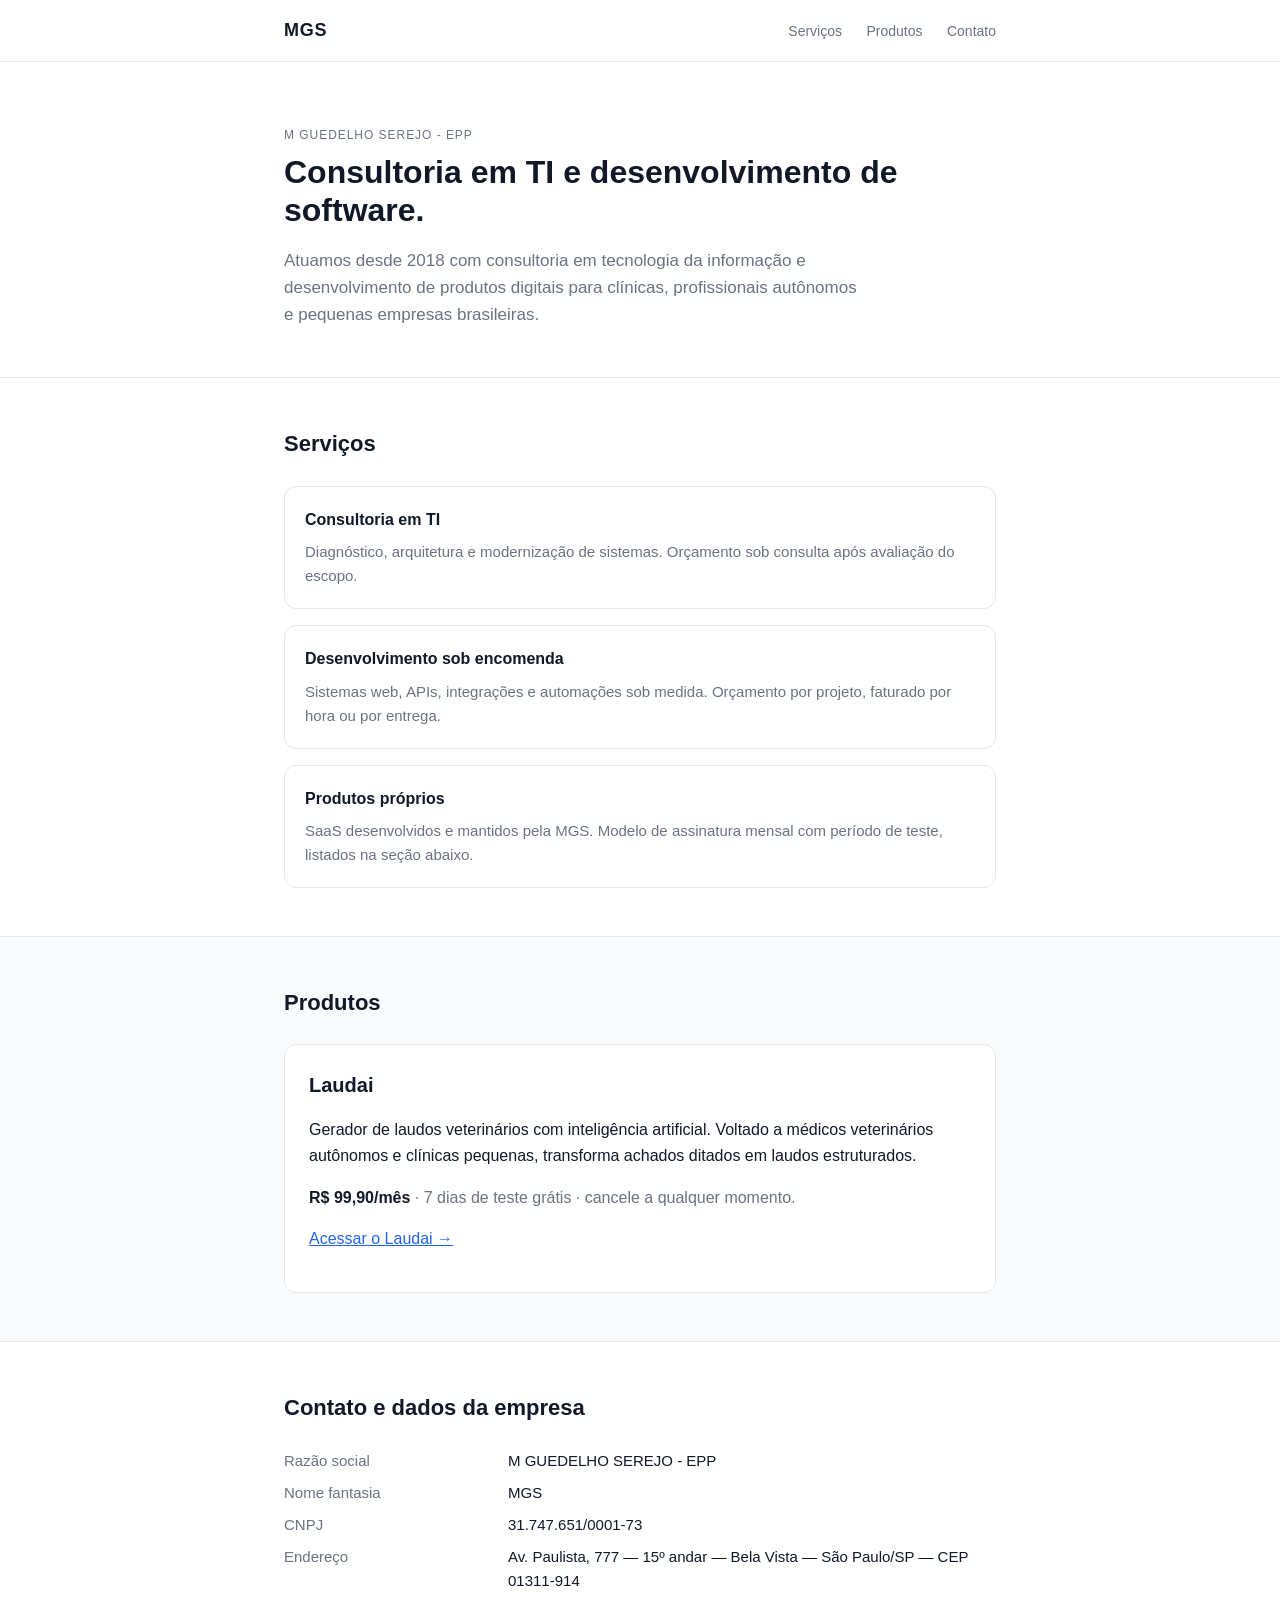
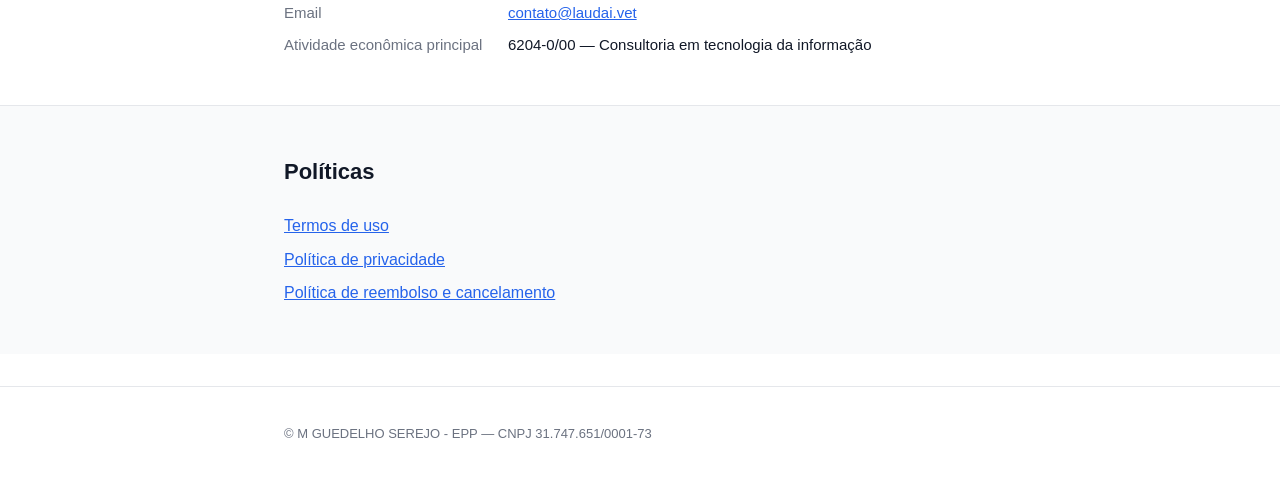
==== index.html @ 645030ef "feat: initial MGS institutional site for Stripe activation" ====
<!doctype html>
<html lang="pt-BR">
  <head>
    <meta charset="utf-8" />
    <meta name="viewport" content="width=device-width, initial-scale=1" />
    <title>MGS — Consultoria e desenvolvimento de software</title>
    <meta
      name="description"
      content="M GUEDELHO SEREJO - EPP (MGS) — consultoria em TI e desenvolvimento de software. CNPJ 31.747.651/0001-73."
    />
    <link rel="stylesheet" href="style.css" />
  </head>
  <body>
    <header class="site-header">
      <div class="container">
        <a href="/" class="brand">MGS</a>
        <nav>
          <a href="#servicos">Serviços</a>
          <a href="#produtos">Produtos</a>
          <a href="#contato">Contato</a>
        </nav>
      </div>
    </header>

    <main>
      <section class="hero">
        <div class="container">
          <p class="kicker">M GUEDELHO SEREJO - EPP</p>
          <h1>Consultoria em TI e desenvolvimento de software.</h1>
          <p class="lead">
            Atuamos desde 2018 com consultoria em tecnologia da informação e desenvolvimento de produtos digitais para
            clínicas, profissionais autônomos e pequenas empresas brasileiras.
          </p>
        </div>
      </section>

      <section id="servicos" class="section">
        <div class="container">
          <h2>Serviços</h2>
          <ul class="cards">
            <li>
              <h3>Consultoria em TI</h3>
              <p>
                Diagnóstico, arquitetura e modernização de sistemas. Orçamento sob consulta após avaliação do escopo.
              </p>
            </li>
            <li>
              <h3>Desenvolvimento sob encomenda</h3>
              <p>
                Sistemas web, APIs, integrações e automações sob medida. Orçamento por projeto, faturado por hora ou por
                entrega.
              </p>
            </li>
            <li>
              <h3>Produtos próprios</h3>
              <p>
                SaaS desenvolvidos e mantidos pela MGS. Modelo de assinatura mensal com período de teste, listados na
                seção abaixo.
              </p>
            </li>
          </ul>
        </div>
      </section>

      <section id="produtos" class="section section--alt">
        <div class="container">
          <h2>Produtos</h2>
          <article class="product">
            <h3>Laudai</h3>
            <p>
              Gerador de laudos veterinários com inteligência artificial. Voltado a médicos veterinários autônomos e
              clínicas pequenas, transforma achados ditados em laudos estruturados.
            </p>
            <p class="product-pricing">
              <strong>R$ 99,90/mês</strong> · 7 dias de teste grátis · cancele a qualquer momento.
            </p>
            <p>
              <a href="https://app.laudai.vet" target="_blank" rel="noopener">Acessar o Laudai →</a>
            </p>
          </article>
        </div>
      </section>

      <section id="contato" class="section">
        <div class="container">
          <h2>Contato e dados da empresa</h2>
          <dl class="company">
            <dt>Razão social</dt>
            <dd>M GUEDELHO SEREJO - EPP</dd>

            <dt>Nome fantasia</dt>
            <dd>MGS</dd>

            <dt>CNPJ</dt>
            <dd>31.747.651/0001-73</dd>

            <dt>Endereço</dt>
            <dd>Av. Paulista, 777 — 15º andar — Bela Vista — São Paulo/SP — CEP 01311-914</dd>

            <dt>Email</dt>
            <dd><a href="mailto:contato@laudai.vet">contato@laudai.vet</a></dd>

            <dt>Atividade econômica principal</dt>
            <dd>6204-0/00 — Consultoria em tecnologia da informação</dd>
          </dl>
        </div>
      </section>

      <section class="section section--alt">
        <div class="container">
          <h2>Políticas</h2>
          <ul class="policies">
            <li><a href="termos.html">Termos de uso</a></li>
            <li><a href="privacidade.html">Política de privacidade</a></li>
            <li><a href="reembolso.html">Política de reembolso e cancelamento</a></li>
          </ul>
        </div>
      </section>
    </main>

    <footer class="site-footer">
      <div class="container">
        <p>© M GUEDELHO SEREJO - EPP — CNPJ 31.747.651/0001-73</p>
      </div>
    </footer>
  </body>
</html>
---- style.css ----
:root {
  color-scheme: light;
  --fg: #111827;
  --muted: #6b7280;
  --link: #2563eb;
  --bg: #ffffff;
  --bg-alt: #f9fafb;
  --border: #e5e7eb;
}

* {
  box-sizing: border-box;
}

html,
body {
  margin: 0;
  padding: 0;
}

body {
  font-family:
    -apple-system,
    BlinkMacSystemFont,
    "Segoe UI",
    Roboto,
    "Helvetica Neue",
    Arial,
    sans-serif;
  font-size: 16px;
  line-height: 1.6;
  color: var(--fg);
  background: var(--bg);
}

.container {
  max-width: 760px;
  margin: 0 auto;
  padding: 0 24px;
}

.site-header {
  border-bottom: 1px solid var(--border);
  padding: 16px 0;
}

.site-header .container {
  display: flex;
  align-items: center;
  justify-content: space-between;
  gap: 24px;
}

.brand {
  font-weight: 700;
  font-size: 18px;
  color: var(--fg);
  text-decoration: none;
  letter-spacing: 0.04em;
}

nav a {
  margin-left: 20px;
  color: var(--muted);
  text-decoration: none;
  font-size: 14px;
}

nav a:hover {
  color: var(--fg);
}

a {
  color: var(--link);
}

.hero {
  padding: 64px 0 32px;
}

.hero .kicker {
  text-transform: uppercase;
  letter-spacing: 0.08em;
  font-size: 12px;
  color: var(--muted);
  margin: 0 0 8px;
}

.hero h1 {
  font-size: 32px;
  line-height: 1.2;
  margin: 0 0 16px;
}

.hero .lead {
  color: var(--muted);
  font-size: 17px;
  max-width: 580px;
}

.section {
  padding: 48px 0;
  border-top: 1px solid var(--border);
}

.section--alt {
  background: var(--bg-alt);
}

.section h2 {
  font-size: 22px;
  margin: 0 0 24px;
}

.cards {
  list-style: none;
  padding: 0;
  margin: 0;
  display: grid;
  gap: 16px;
}

.cards li {
  background: var(--bg);
  border: 1px solid var(--border);
  border-radius: 12px;
  padding: 20px;
}

.cards h3 {
  margin: 0 0 8px;
  font-size: 16px;
}

.cards p {
  margin: 0;
  color: var(--muted);
  font-size: 15px;
}

.product {
  background: var(--bg);
  border: 1px solid var(--border);
  border-radius: 12px;
  padding: 24px;
}

.product h3 {
  margin: 0 0 8px;
  font-size: 20px;
}

.product-pricing {
  margin: 8px 0 16px;
  color: var(--muted);
}

.product-pricing strong {
  color: var(--fg);
}

.company {
  display: grid;
  grid-template-columns: 200px 1fr;
  gap: 8px 24px;
  margin: 0;
  font-size: 15px;
}

.company dt {
  color: var(--muted);
}

.company dd {
  margin: 0;
}

@media (max-width: 640px) {
  .company {
    grid-template-columns: 1fr;
    gap: 2px;
  }
  .company dt {
    margin-top: 12px;
  }
  .hero h1 {
    font-size: 26px;
  }
}

.policies {
  list-style: none;
  padding: 0;
  margin: 0;
  display: grid;
  gap: 8px;
}

.site-footer {
  border-top: 1px solid var(--border);
  padding: 24px 0;
  font-size: 13px;
  color: var(--muted);
  margin-top: 32px;
}

.legal-page main {
  padding: 32px 0 64px;
}

.legal-page h1 {
  font-size: 26px;
  margin: 0 0 8px;
}

.legal-page .meta {
  color: var(--muted);
  font-size: 14px;
  margin: 0 0 32px;
}

.legal-page h2 {
  font-size: 18px;
  margin: 32px 0 8px;
}

.legal-page p,
.legal-page li {
  font-size: 15px;
}
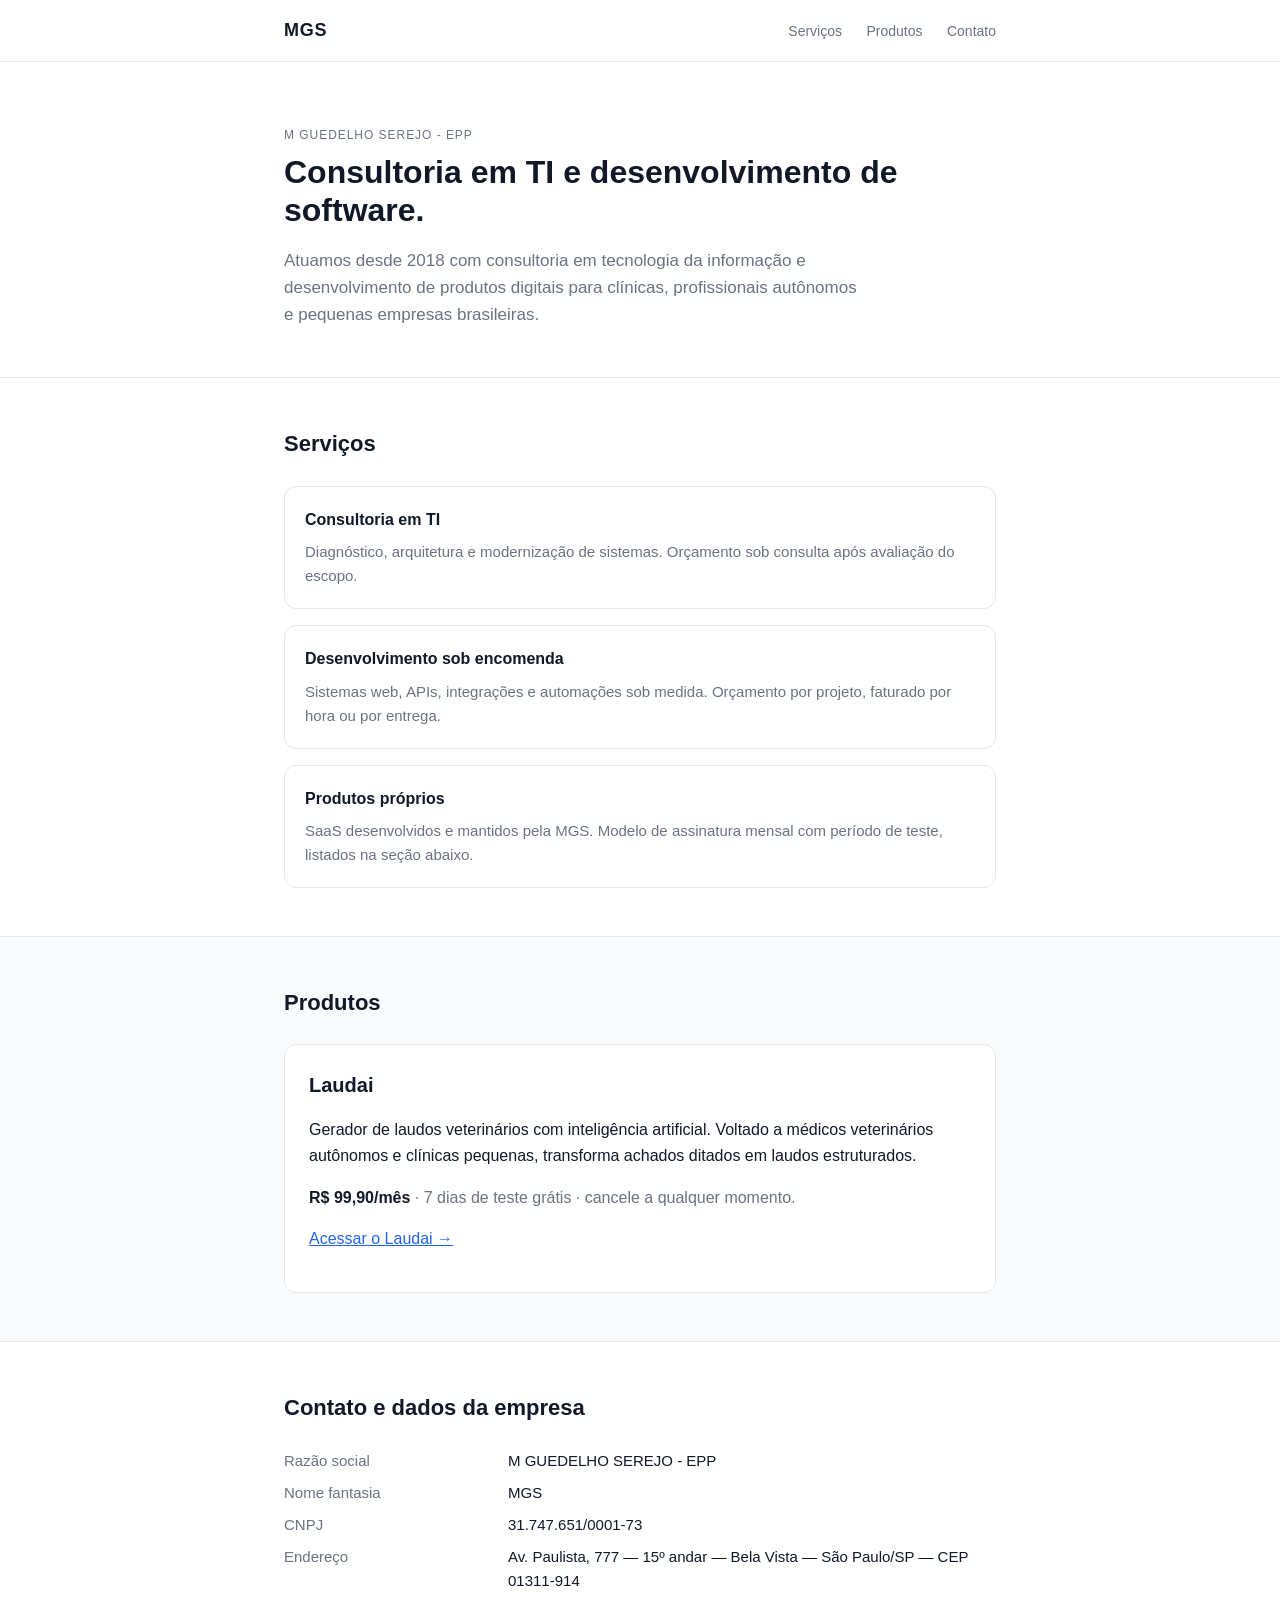
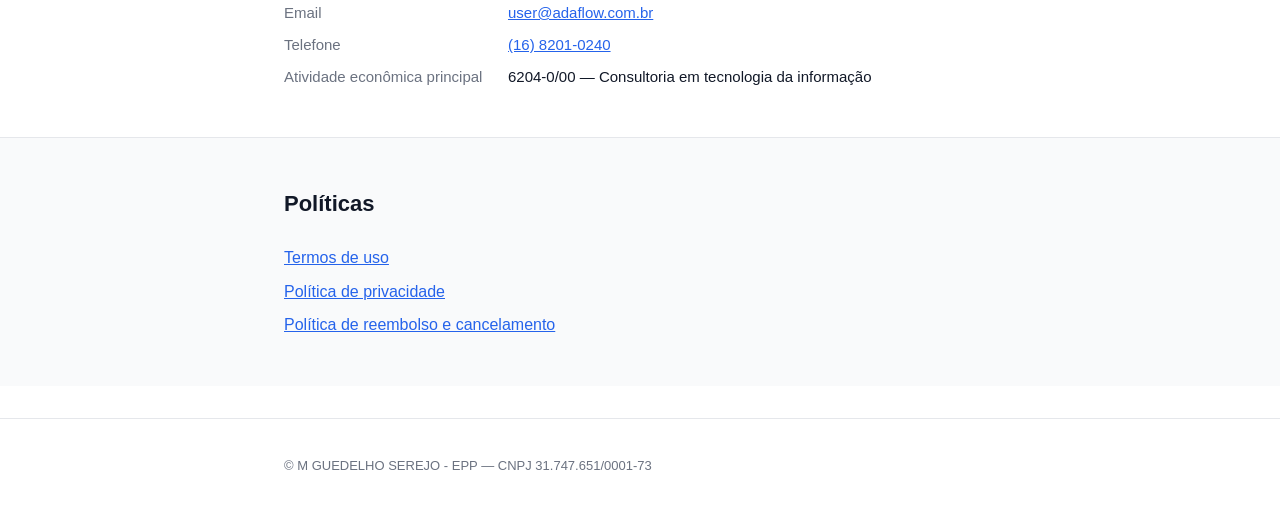
==== commit b14c61e6: "chore: use adaflow.com.br contact email + add phone from RF record" ====
--- a/index.html
+++ b/index.html
@@ -98,7 +98,10 @@
             <dd>Av. Paulista, 777 — 15º andar — Bela Vista — São Paulo/SP — CEP 01311-914</dd>
 
             <dt>Email</dt>
-            <dd><a href="mailto:contato@laudai.vet">contato@laudai.vet</a></dd>
+            <dd><a href="mailto:user@adaflow.com.br">user@adaflow.com.br</a></dd>
+
+            <dt>Telefone</dt>
+            <dd><a href="tel:+551682010240">(16) 8201-0240</a></dd>
 
             <dt>Atividade econômica principal</dt>
             <dd>6204-0/00 — Consultoria em tecnologia da informação</dd>
